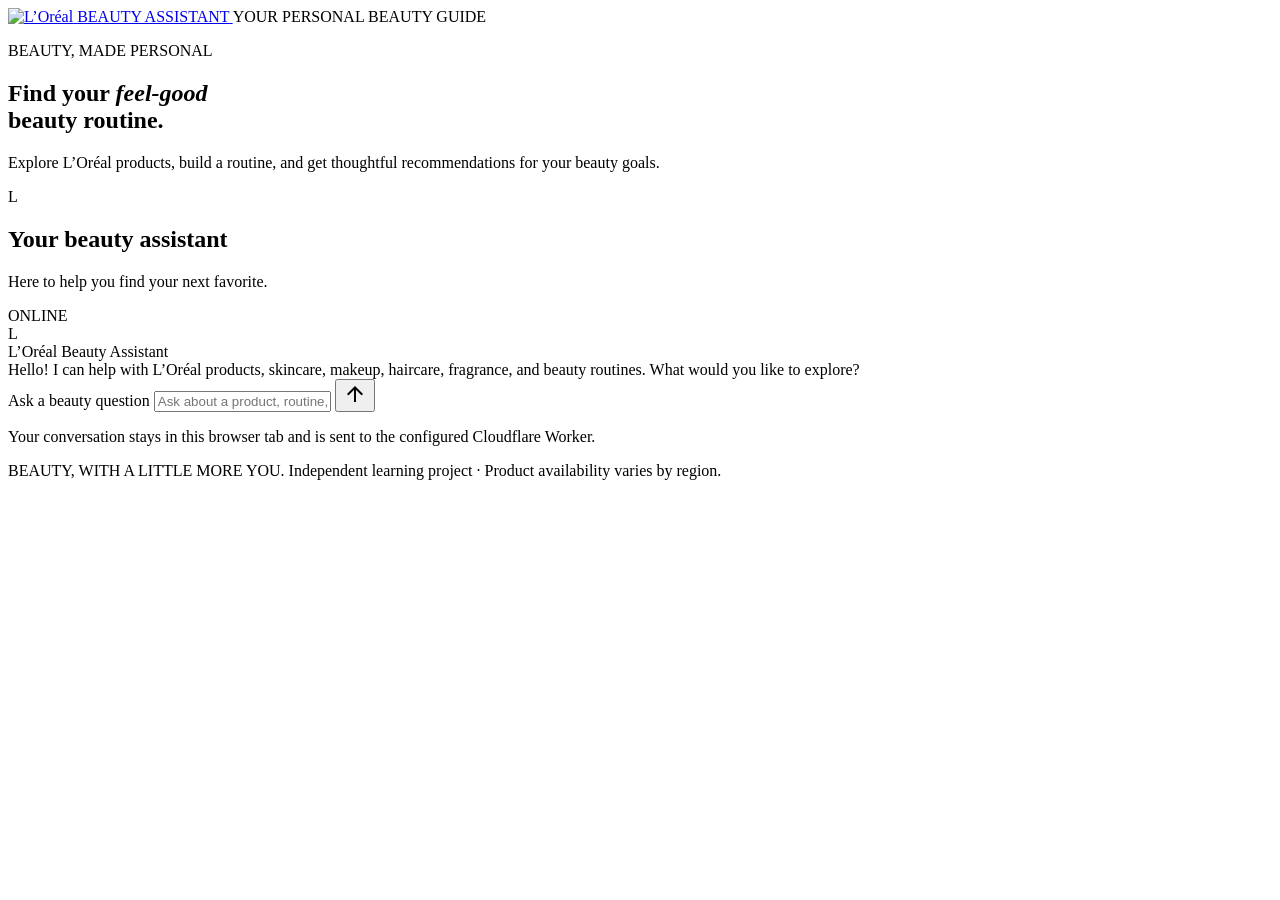
==== index.html @ da639740 "Refresh L’Oréal chatbot interface" ====
<!DOCTYPE html>
<html lang="en">
  <head>
    <meta charset="UTF-8" />
    <meta name="viewport" content="width=device-width, initial-scale=1.0" />
    <meta name="theme-color" content="#f7f5f2" />
    <meta name="description" content="A L’Oréal beauty assistant for product questions, routines, and recommendations." />
    <title>L’Oréal Beauty Assistant</title>
    <link rel="preconnect" href="https://fonts.googleapis.com" />
    <link rel="preconnect" href="https://fonts.gstatic.com" crossorigin />
    <link href="https://fonts.googleapis.com/css2?family=DM+Sans:wght@400;500;600;700&family=Playfair+Display:wght@500;600&display=swap" rel="stylesheet" />
    <link href="https://fonts.googleapis.com/icon?family=Material+Icons" rel="stylesheet" />
    <link rel="stylesheet" href="style.css" />
    <script src="script.js" defer></script>
  </head>
  <body>
    <div class="page-shell">
      <header class="site-header">
        <a class="brand" href="#" aria-label="L’Oréal Beauty Assistant home">
          <img src="img/loreal-logo.png" alt="L’Oréal" />
          <span class="brand-divider" aria-hidden="true"></span>
          <span class="brand-label">BEAUTY ASSISTANT</span>
        </a>
        <span class="header-note"><span class="status-dot" aria-hidden="true"></span> YOUR PERSONAL BEAUTY GUIDE</span>
      </header>

      <main>
        <section class="intro" aria-labelledby="page-title">
          <p class="eyebrow">BEAUTY, MADE PERSONAL</p>
          <h1 id="page-title">Find your <em>feel-good</em><br />beauty routine.</h1>
          <p class="intro-copy">Explore L’Oréal products, build a routine, and get thoughtful recommendations for your beauty goals.</p>
        </section>

        <section class="assistant-card" aria-label="Chat with the L’Oréal beauty assistant">
          <div class="card-heading">
            <div class="assistant-mark" aria-hidden="true">L</div>
            <div>
              <h2>Your beauty assistant</h2>
              <p>Here to help you find your next favorite.</p>
            </div>
            <span class="online-label"><span class="status-dot" aria-hidden="true"></span> ONLINE</span>
          </div>

          <div id="latestQuestion" class="latest-question" hidden>
            <span class="latest-label">YOUR LATEST QUESTION</span>
            <p id="latestQuestionText"></p>
          </div>

          <div id="chatWindow" class="chat-window" role="log" aria-live="polite" aria-relevant="additions text" aria-label="Conversation">
            <div class="message-row assistant-row">
              <div class="avatar" aria-hidden="true">L</div>
              <div class="message-content">
                <span class="message-name">L’Oréal Beauty Assistant</span>
                <div class="message-bubble assistant-bubble">Hello! I can help with L’Oréal products, skincare, makeup, haircare, fragrance, and beauty routines. What would you like to explore?</div>
              </div>
            </div>
          </div>

          <form id="chatForm" class="chat-form">
            <label for="userInput" class="visually-hidden">Ask a beauty question</label>
            <input id="userInput" name="userInput" type="text" placeholder="Ask about a product, routine, or beauty goal…" autocomplete="off" maxlength="1200" required />
            <button type="submit" id="sendBtn" aria-label="Send message">
              <span class="material-icons" aria-hidden="true">arrow_upward</span>
            </button>
          </form>
          <p class="privacy-note">Your conversation stays in this browser tab and is sent to the configured Cloudflare Worker.</p>
        </section>
      </main>

      <footer class="site-footer">
        <span>BEAUTY, WITH A LITTLE MORE YOU.</span>
        <span>Independent learning project · Product availability varies by region.</span>
      </footer>
    </div>
  </body>
</html>
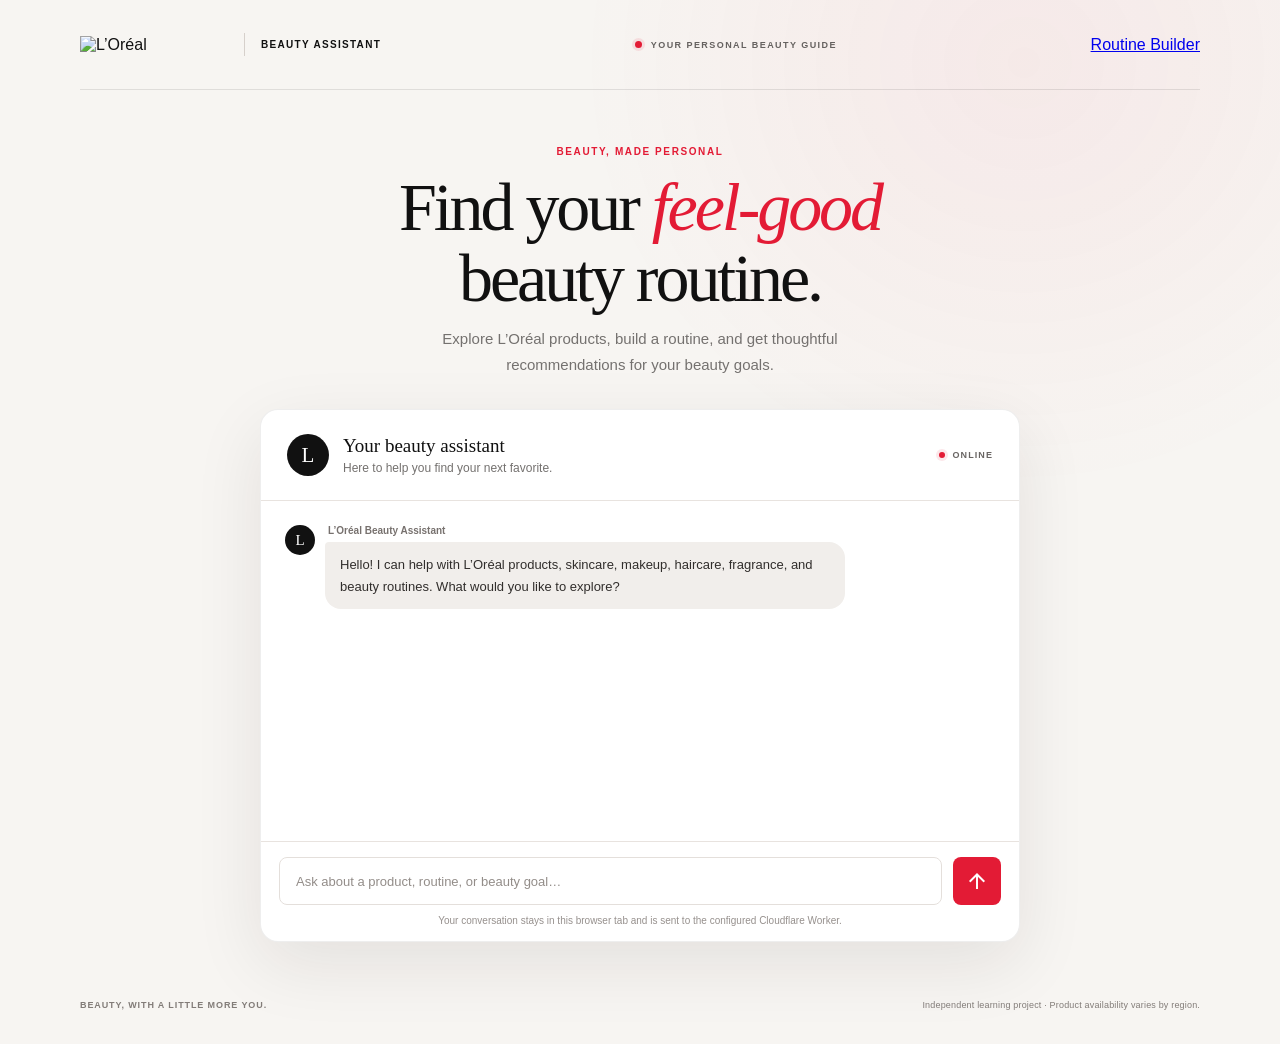
==== commit f29ae32f: "Add L’Oréal routine builder and web-search Worker route" ====
--- a/index.html
+++ b/index.html
@@ -22,6 +22,7 @@
           <span class="brand-label">BEAUTY ASSISTANT</span>
         </a>
         <span class="header-note"><span class="status-dot" aria-hidden="true"></span> YOUR PERSONAL BEAUTY GUIDE</span>
+        <a href="routine-builder/">Routine Builder</a>
       </header>
 
       <main>
--- a/style.css
+++ b/style.css
@@ -0,0 +1,117 @@
+:root {
+  color-scheme: light;
+  --ink: #111111;
+  --muted: #74716f;
+  --red: #e31b35;
+  --red-dark: #c9162d;
+  --paper: #f7f5f2;
+  --white: #ffffff;
+  --line: #e8e3df;
+  --soft: #f1eeeb;
+  --shadow: 0 22px 70px rgba(35, 24, 20, 0.09);
+}
+* { box-sizing: border-box; }
+html { min-width: 320px; background: var(--paper); }
+body {
+  min-height: 100vh;
+  margin: 0;
+  color: var(--ink);
+  background:
+    radial-gradient(ellipse at 80% 6%, rgba(227, 27, 53, .055), transparent 28rem),
+    var(--paper);
+  font-family: "DM Sans", "Helvetica Neue", Arial, sans-serif;
+  -webkit-font-smoothing: antialiased;
+}
+button, input { font: inherit; }
+.page-shell { width: min(100% - 48px, 1120px); margin: 0 auto; }
+.site-header {
+  min-height: 90px;
+  display: flex;
+  align-items: center;
+  justify-content: space-between;
+  border-bottom: 1px solid rgba(17, 17, 17, .1);
+}
+.brand { display: inline-flex; align-items: center; gap: 16px; color: inherit; text-decoration: none; }
+.brand img { display: block; width: 148px; height: auto; }
+.brand-divider { height: 23px; width: 1px; background: #d6d0cb; }
+.brand-label, .header-note, .eyebrow, .online-label, .latest-label, .site-footer {
+  font-size: 10px;
+  font-weight: 700;
+  letter-spacing: .16em;
+}
+.brand-label { letter-spacing: .13em; }
+.header-note { display: flex; align-items: center; gap: 9px; color: #65615f; font-size: 9px; }
+.status-dot { width: 7px; height: 7px; border-radius: 50%; background: var(--red); box-shadow: 0 0 0 3px rgba(227, 27, 53, .1); }
+main { padding: 56px 0 30px; }
+.intro { max-width: 680px; margin: 0 auto 32px; text-align: center; }
+.eyebrow { margin: 0 0 15px; color: var(--red); }
+h1, h2, p { margin-top: 0; }
+h1 { margin-bottom: 13px; font-family: "Playfair Display", Georgia, serif; font-size: clamp(42px, 6vw, 68px); font-weight: 500; line-height: 1.04; letter-spacing: -.045em; }
+h1 em { color: var(--red); font-weight: 500; }
+.intro-copy { max-width: 510px; margin: 0 auto; color: var(--muted); font-size: 15px; line-height: 1.7; }
+.assistant-card {
+  width: min(100%, 760px);
+  margin: 0 auto;
+  overflow: hidden;
+  border: 1px solid rgba(17, 17, 17, .07);
+  border-radius: 18px;
+  background: var(--white);
+  box-shadow: var(--shadow);
+}
+.card-heading { min-height: 91px; display: flex; align-items: center; gap: 14px; padding: 20px 26px; border-bottom: 1px solid var(--line); }
+.assistant-mark, .avatar { display: grid; flex: 0 0 auto; place-items: center; color: white; background: var(--ink); font-family: Georgia, serif; }
+.assistant-mark { width: 42px; height: 42px; border-radius: 50%; font-size: 21px; }
+.card-heading h2 { margin: 0 0 4px; font-family: "Playfair Display", Georgia, serif; font-size: 19px; font-weight: 500; }
+.card-heading p { margin: 0; color: var(--muted); font-size: 12px; }
+.online-label { margin-left: auto; display: flex; align-items: center; gap: 8px; color: #696563; font-size: 9px; letter-spacing: .12em; }
+.online-label .status-dot { width: 6px; height: 6px; }
+.latest-question { margin: 18px 24px 0; padding: 13px 16px; border-left: 2px solid var(--red); background: #fbf4f3; }
+.latest-label { display: block; margin-bottom: 5px; color: var(--red-dark); font-size: 9px; }
+.latest-question p { margin: 0; color: #353130; font-size: 13px; line-height: 1.5; overflow-wrap: anywhere; }
+.chat-window { height: 340px; padding: 24px; overflow-y: auto; scroll-behavior: smooth; }
+.message-row { display: flex; align-items: flex-start; gap: 10px; margin-bottom: 20px; }
+.message-row.user-row { justify-content: flex-end; }
+.avatar { width: 30px; height: 30px; border-radius: 50%; font-size: 15px; }
+.message-content { max-width: min(82%, 520px); }
+.message-name { display: block; margin: 0 0 6px 3px; color: #77716e; font-size: 10px; font-weight: 600; }
+.user-row .message-name { text-align: right; margin-right: 3px; }
+.message-bubble { padding: 12px 15px; border-radius: 4px 16px 16px 16px; font-size: 13px; line-height: 1.65; white-space: pre-wrap; overflow-wrap: anywhere; }
+.assistant-bubble { color: #312e2c; background: var(--soft); }
+.user-bubble { border-radius: 16px 4px 16px 16px; color: var(--white); background: var(--ink); }
+.typing-bubble { color: var(--muted); font-style: italic; }
+.chat-form { display: flex; gap: 11px; padding: 15px 18px 10px; border-top: 1px solid var(--line); }
+.chat-form input { min-width: 0; flex: 1; height: 48px; padding: 0 16px; border: 1px solid #e4dfdb; border-radius: 8px; outline: none; color: var(--ink); background: #fff; font-size: 13px; transition: border-color .2s, box-shadow .2s; }
+.chat-form input::placeholder { color: #938d89; }
+.chat-form input:focus { border-color: var(--red); box-shadow: 0 0 0 3px rgba(227, 27, 53, .1); }
+.chat-form button { display: grid; width: 48px; height: 48px; place-items: center; border: 0; border-radius: 8px; color: white; background: var(--red); cursor: pointer; transition: background .18s, transform .18s; }
+.chat-form button:hover:not(:disabled) { background: var(--red-dark); transform: translateY(-1px); }
+.chat-form button:focus-visible { outline: 3px solid rgba(227, 27, 53, .28); outline-offset: 2px; }
+.chat-form button:disabled { opacity: .55; cursor: wait; }
+.privacy-note { margin: 0; padding: 0 18px 15px; color: #96908d; font-size: 10px; text-align: center; }
+.site-footer { display: flex; justify-content: space-between; gap: 15px; padding: 28px 0 34px; color: #827c78; font-size: 9px; letter-spacing: .1em; }
+.site-footer span:last-child { font-weight: 400; letter-spacing: .02em; text-align: right; }
+.visually-hidden { position: absolute; width: 1px; height: 1px; padding: 0; margin: -1px; overflow: hidden; clip: rect(0, 0, 0, 0); white-space: nowrap; border: 0; }
+@media (max-width: 600px) {
+  .page-shell { width: min(100% - 28px, 1120px); }
+  .site-header { min-height: 72px; }
+  .brand { gap: 10px; }
+  .brand img { width: 112px; }
+  .brand-label { font-size: 8px; }
+  .header-note { max-width: 118px; font-size: 8px; line-height: 1.5; }
+  main { padding-top: 42px; }
+  h1 { font-size: clamp(40px, 12vw, 58px); }
+  .intro-copy { max-width: 380px; font-size: 14px; }
+  .card-heading { padding: 17px; }
+  .card-heading h2 { font-size: 17px; }
+  .card-heading p { max-width: 190px; font-size: 11px; }
+  .online-label { font-size: 8px; }
+  .chat-window { height: 360px; padding: 19px 15px; }
+  .message-content { max-width: 86%; }
+  .message-bubble { font-size: 12px; }
+  .latest-question { margin-right: 15px; margin-left: 15px; }
+  .site-footer { flex-direction: column; align-items: center; text-align: center; }
+  .site-footer span:last-child { text-align: center; }
+}
+@media (prefers-reduced-motion: reduce) {
+  *, *::before, *::after { scroll-behavior: auto !important; transition-duration: .01ms !important; }
+}
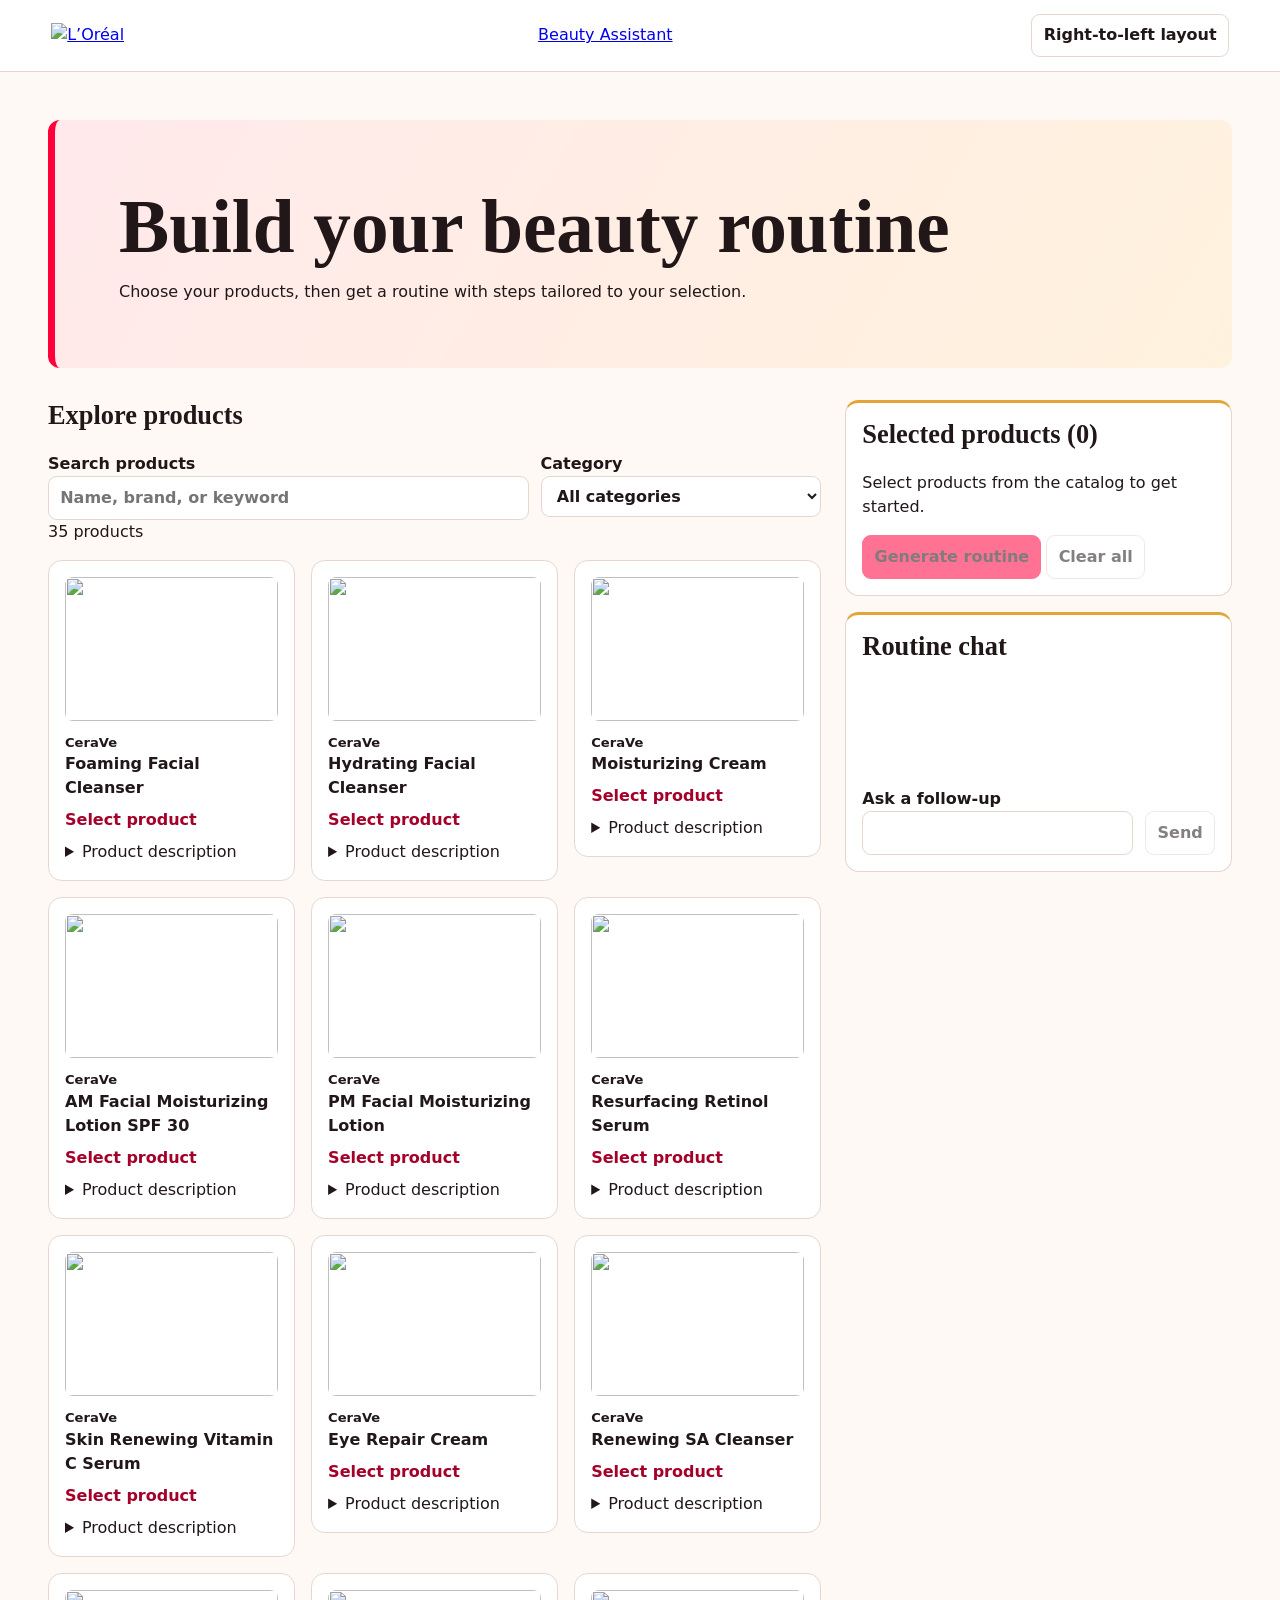
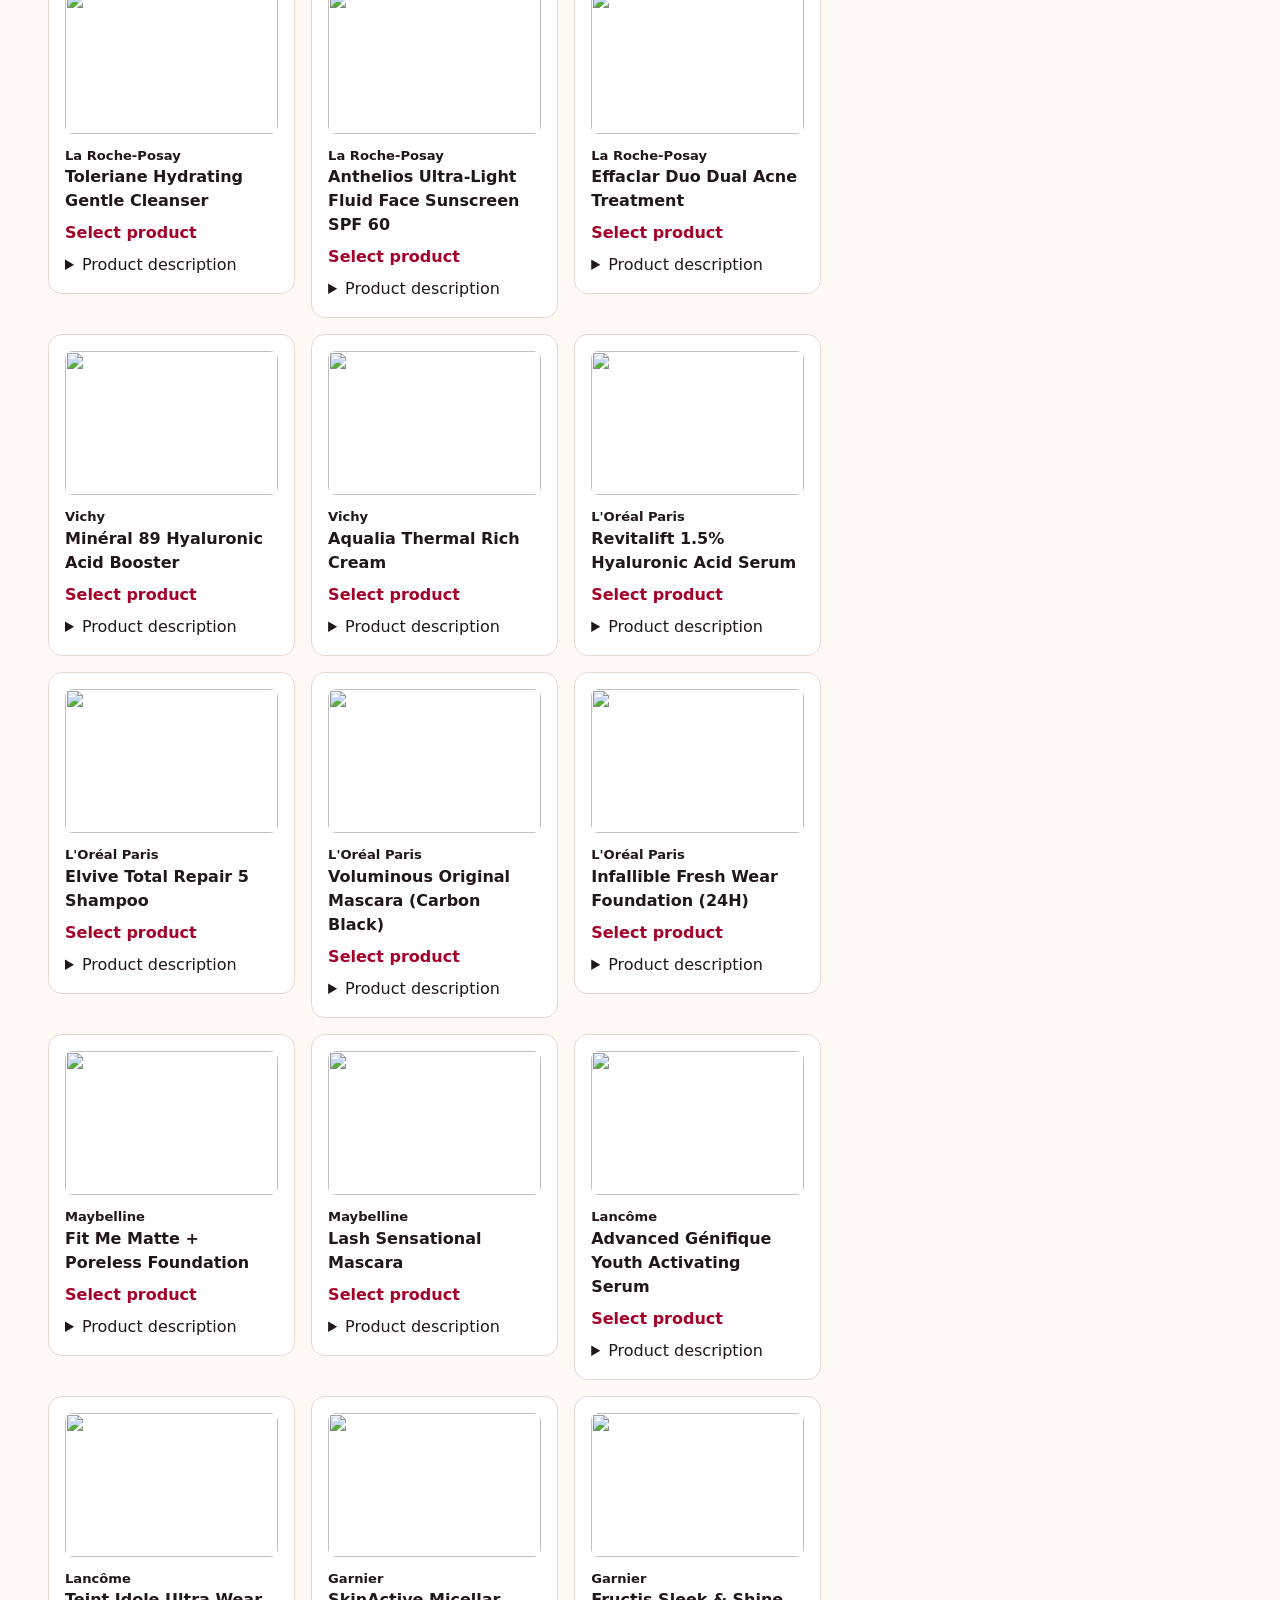
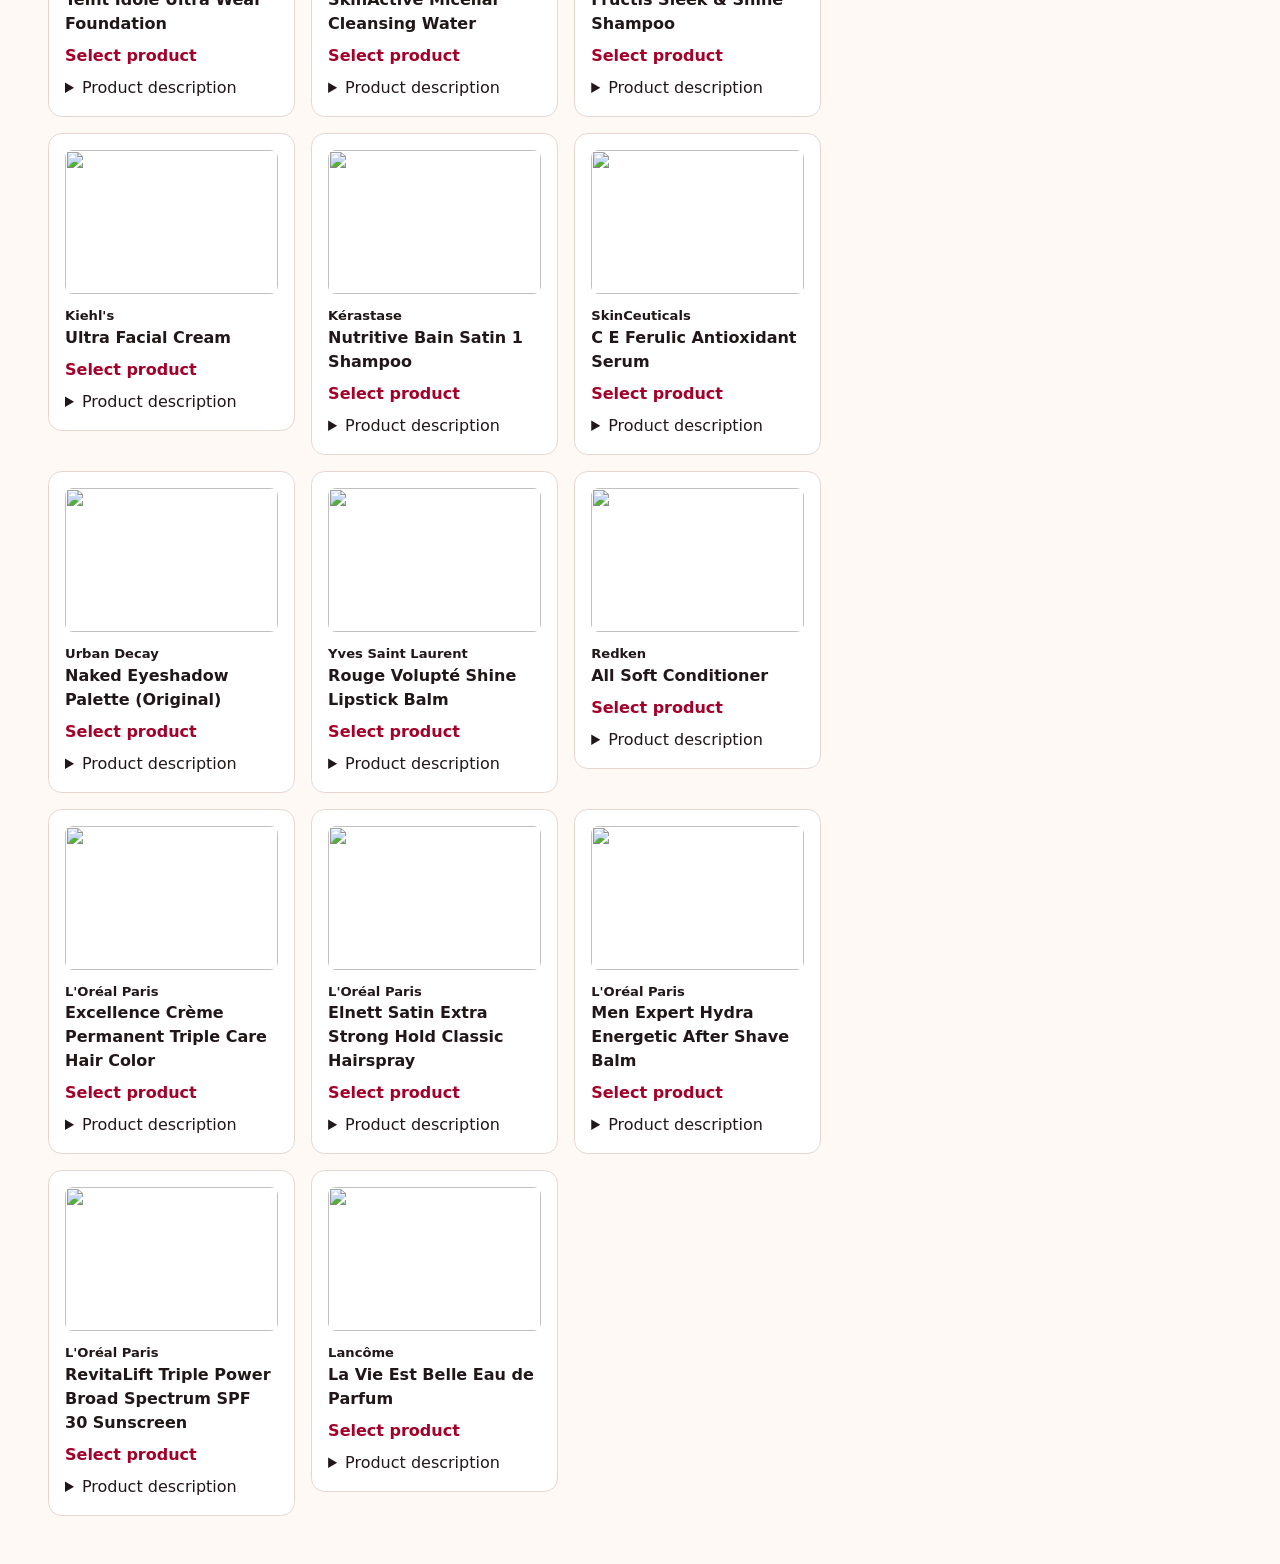
==== commit 4ba0adbf: "Make the Routine Builder the GitHub Pages homepage" ====
--- a/index.html
+++ b/index.html
@@ -1,77 +1,55 @@
-<!DOCTYPE html>
-<html lang="en">
-  <head>
-    <meta charset="UTF-8" />
-    <meta name="viewport" content="width=device-width, initial-scale=1.0" />
-    <meta name="theme-color" content="#f7f5f2" />
-    <meta name="description" content="A L’Oréal beauty assistant for product questions, routines, and recommendations." />
-    <title>L’Oréal Beauty Assistant</title>
-    <link rel="preconnect" href="https://fonts.googleapis.com" />
-    <link rel="preconnect" href="https://fonts.gstatic.com" crossorigin />
-    <link href="https://fonts.googleapis.com/css2?family=DM+Sans:wght@400;500;600;700&family=Playfair+Display:wght@500;600&display=swap" rel="stylesheet" />
-    <link href="https://fonts.googleapis.com/icon?family=Material+Icons" rel="stylesheet" />
-    <link rel="stylesheet" href="style.css" />
-    <script src="script.js" defer></script>
-  </head>
-  <body>
-    <div class="page-shell">
-      <header class="site-header">
-        <a class="brand" href="#" aria-label="L’Oréal Beauty Assistant home">
-          <img src="img/loreal-logo.png" alt="L’Oréal" />
-          <span class="brand-divider" aria-hidden="true"></span>
-          <span class="brand-label">BEAUTY ASSISTANT</span>
-        </a>
-        <span class="header-note"><span class="status-dot" aria-hidden="true"></span> YOUR PERSONAL BEAUTY GUIDE</span>
-        <a href="routine-builder/">Routine Builder</a>
-      </header>
-
-      <main>
-        <section class="intro" aria-labelledby="page-title">
-          <p class="eyebrow">BEAUTY, MADE PERSONAL</p>
-          <h1 id="page-title">Find your <em>feel-good</em><br />beauty routine.</h1>
-          <p class="intro-copy">Explore L’Oréal products, build a routine, and get thoughtful recommendations for your beauty goals.</p>
+<!doctype html>
+<html lang="en" dir="ltr">
+<head>
+  <meta charset="utf-8">
+  <meta name="viewport" content="width=device-width, initial-scale=1">
+  <title>L’Oréal | Routine Builder</title>
+  <link rel="stylesheet" href="routine-builder/style.css">
+  <script src="routine-builder/script.js" defer></script>
+</head>
+<body>
+  <header class="site-header">
+    <a href="./" aria-label="L’Oréal Routine Builder home"><img src="img/loreal-logo.png" alt="L’Oréal"></a>
+    <a href="chatbot.html">Beauty Assistant</a>
+    <button id="direction" type="button" aria-pressed="false">Right-to-left layout</button>
+  </header>
+  <main>
+    <div class="intro">
+      <h1>Build your beauty routine</h1>
+      <p>Choose your products, then get a routine with steps tailored to your selection.</p>
+    </div>
+    <div class="workspace">
+      <section aria-labelledby="catalog-title">
+        <h2 id="catalog-title">Explore products</h2>
+        <div class="filters">
+          <label>Search products <input id="search" type="search" placeholder="Name, brand, or keyword"></label>
+          <label>Category <select id="category"><option value="">All categories</option></select></label>
+        </div>
+        <p id="catalog-status" role="status"></p>
+        <div id="grid" class="grid"></div>
+      </section>
+      <aside>
+        <section class="panel" aria-labelledby="selected-title">
+          <h2 id="selected-title">Selected products <span id="count"></span></h2>
+          <p id="empty">Select products from the catalog to get started.</p>
+          <ul id="selected"></ul>
+          <button id="generate" class="primary" type="button" disabled>Generate routine</button>
+          <button id="clear" type="button" disabled>Clear all</button>
         </section>
-
-        <section class="assistant-card" aria-label="Chat with the L’Oréal beauty assistant">
-          <div class="card-heading">
-            <div class="assistant-mark" aria-hidden="true">L</div>
-            <div>
-              <h2>Your beauty assistant</h2>
-              <p>Here to help you find your next favorite.</p>
+        <section class="panel" aria-labelledby="chat-title">
+          <h2 id="chat-title">Routine chat</h2>
+          <div id="chat" role="log" aria-labelledby="chat-title" tabindex="0"></div>
+          <p id="request-status" role="status"></p>
+          <form id="chat-form">
+            <label for="question">Ask a follow-up</label>
+            <div class="chat-controls">
+              <input id="question" dir="auto" required maxlength="2000" disabled>
+              <button id="send" type="submit" disabled>Send</button>
             </div>
-            <span class="online-label"><span class="status-dot" aria-hidden="true"></span> ONLINE</span>
-          </div>
-
-          <div id="latestQuestion" class="latest-question" hidden>
-            <span class="latest-label">YOUR LATEST QUESTION</span>
-            <p id="latestQuestionText"></p>
-          </div>
-
-          <div id="chatWindow" class="chat-window" role="log" aria-live="polite" aria-relevant="additions text" aria-label="Conversation">
-            <div class="message-row assistant-row">
-              <div class="avatar" aria-hidden="true">L</div>
-              <div class="message-content">
-                <span class="message-name">L’Oréal Beauty Assistant</span>
-                <div class="message-bubble assistant-bubble">Hello! I can help with L’Oréal products, skincare, makeup, haircare, fragrance, and beauty routines. What would you like to explore?</div>
-              </div>
-            </div>
-          </div>
-
-          <form id="chatForm" class="chat-form">
-            <label for="userInput" class="visually-hidden">Ask a beauty question</label>
-            <input id="userInput" name="userInput" type="text" placeholder="Ask about a product, routine, or beauty goal…" autocomplete="off" maxlength="1200" required />
-            <button type="submit" id="sendBtn" aria-label="Send message">
-              <span class="material-icons" aria-hidden="true">arrow_upward</span>
-            </button>
           </form>
-          <p class="privacy-note">Your conversation stays in this browser tab and is sent to the configured Cloudflare Worker.</p>
         </section>
-      </main>
-
-      <footer class="site-footer">
-        <span>BEAUTY, WITH A LITTLE MORE YOU.</span>
-        <span>Independent learning project · Product availability varies by region.</span>
-      </footer>
+      </aside>
     </div>
-  </body>
+  </main>
+</body>
 </html>
--- a/routine-builder/style.css
+++ b/routine-builder/style.css
@@ -0,0 +1,69 @@
+:root {
+  color-scheme: light;
+  --ink: #211719;
+  --paper: #fff9f5;
+  --red: #ff003b;
+  --gold: #e3a535;
+  --line: #e6d6d0;
+  font: 100%/1.5 system-ui, sans-serif;
+  color: var(--ink);
+  background: var(--paper);
+}
+* { box-sizing: border-box; }
+body { margin: 0; }
+.site-header {
+  display: flex;
+  justify-content: space-between;
+  align-items: center;
+  gap: 1rem;
+  padding: .85rem clamp(1rem, 4vw, 4rem);
+  background: white;
+  border-block-end: 1px solid var(--line);
+}
+.site-header img { display: block; width: min(8rem, 25vw); }
+.intro {
+  padding: clamp(1.5rem, 5vw, 4rem);
+  border-inline-start: .45rem solid var(--red);
+  border-radius: .75rem;
+  background: linear-gradient(120deg, #ffe9eb, #fff2dd);
+  margin-block-end: 2rem;
+}
+h1, h2, h3, p { margin-block-start: 0; }
+h1, h2 { font-family: Georgia, serif; line-height: 1.15; }
+h1 { font-size: clamp(2.4rem, 6vw, 4.7rem); margin-block-end: .6rem; }
+h2 { font-size: 1.65rem; }
+.intro p { margin: 0; }
+main { max-width: 90rem; margin-inline: auto; padding: clamp(1rem, 4vw, 3rem); }
+.workspace { display: grid; grid-template-columns: minmax(0, 2fr) minmax(17rem, 1fr); gap: 1.5rem; }
+.filters, .chat-controls { display: flex; gap: .75rem; }
+.filters label:first-child, .chat-controls input { flex: 1; min-width: 0; }
+label { display: block; font-weight: 650; }
+input, select, button { font: inherit; color: inherit; border: 1px solid var(--line); border-radius: .55rem; padding: .55rem .7rem; background: white; }
+input, select { width: 100%; }
+button { cursor: pointer; font-weight: 650; }
+button:disabled { opacity: .55; cursor: default; }
+:focus-visible { outline: 3px solid #a40029; outline-offset: 2px; }
+.grid { display: grid; grid-template-columns: repeat(auto-fit, minmax(min(100%, 12rem), 1fr)); gap: 1rem; align-items: start; }
+.card, .panel { background: white; border: 1px solid var(--line); border-radius: .85rem; padding: 1rem; min-width: 0; }
+.card:has([aria-pressed="true"]) { outline: 2px solid var(--red); outline-offset: -2px; background: #fff0f3; }
+.product { display: block; text-align: start; width: 100%; border: 0; padding: 0; background: transparent; }
+.product img { display: block; width: 100%; height: 9rem; object-fit: contain; margin-block-end: .75rem; background: white; border-radius: .5rem; }
+.product span, .product strong { display: block; }
+.brand { font-size: .82rem; }
+.action { margin-block: .5rem; color: #a40029; }
+summary { cursor: pointer; }
+details p { font-size: .9rem; margin-block: .5rem 0; }
+.panel { margin-block-end: 1rem; border-block-start: 3px solid var(--gold); }
+.primary { background: var(--red); color: #1a1113; border-color: var(--red); }
+#selected { list-style: none; padding: 0; }
+#selected li { display: flex; align-items: center; justify-content: space-between; gap: .65rem; margin-block: .5rem; }
+#chat { min-height: 6rem; max-height: 28rem; overflow: auto; }
+.turn { background: #f9efeb; padding: .75rem; border-radius: .6rem; margin-block-end: .65rem; overflow-wrap: anywhere; }
+.turn p { white-space: pre-wrap; margin: 0; }
+.turn a { color: #8e0023; }
+#request-status { margin-block: .5rem; }
+@media (max-width: 48rem) {
+  .workspace { grid-template-columns: 1fr; }
+  .grid { max-height: 32rem; overflow: auto; padding: .25rem; }
+}
+@media (max-width: 28rem) { .filters { flex-direction: column; } }
